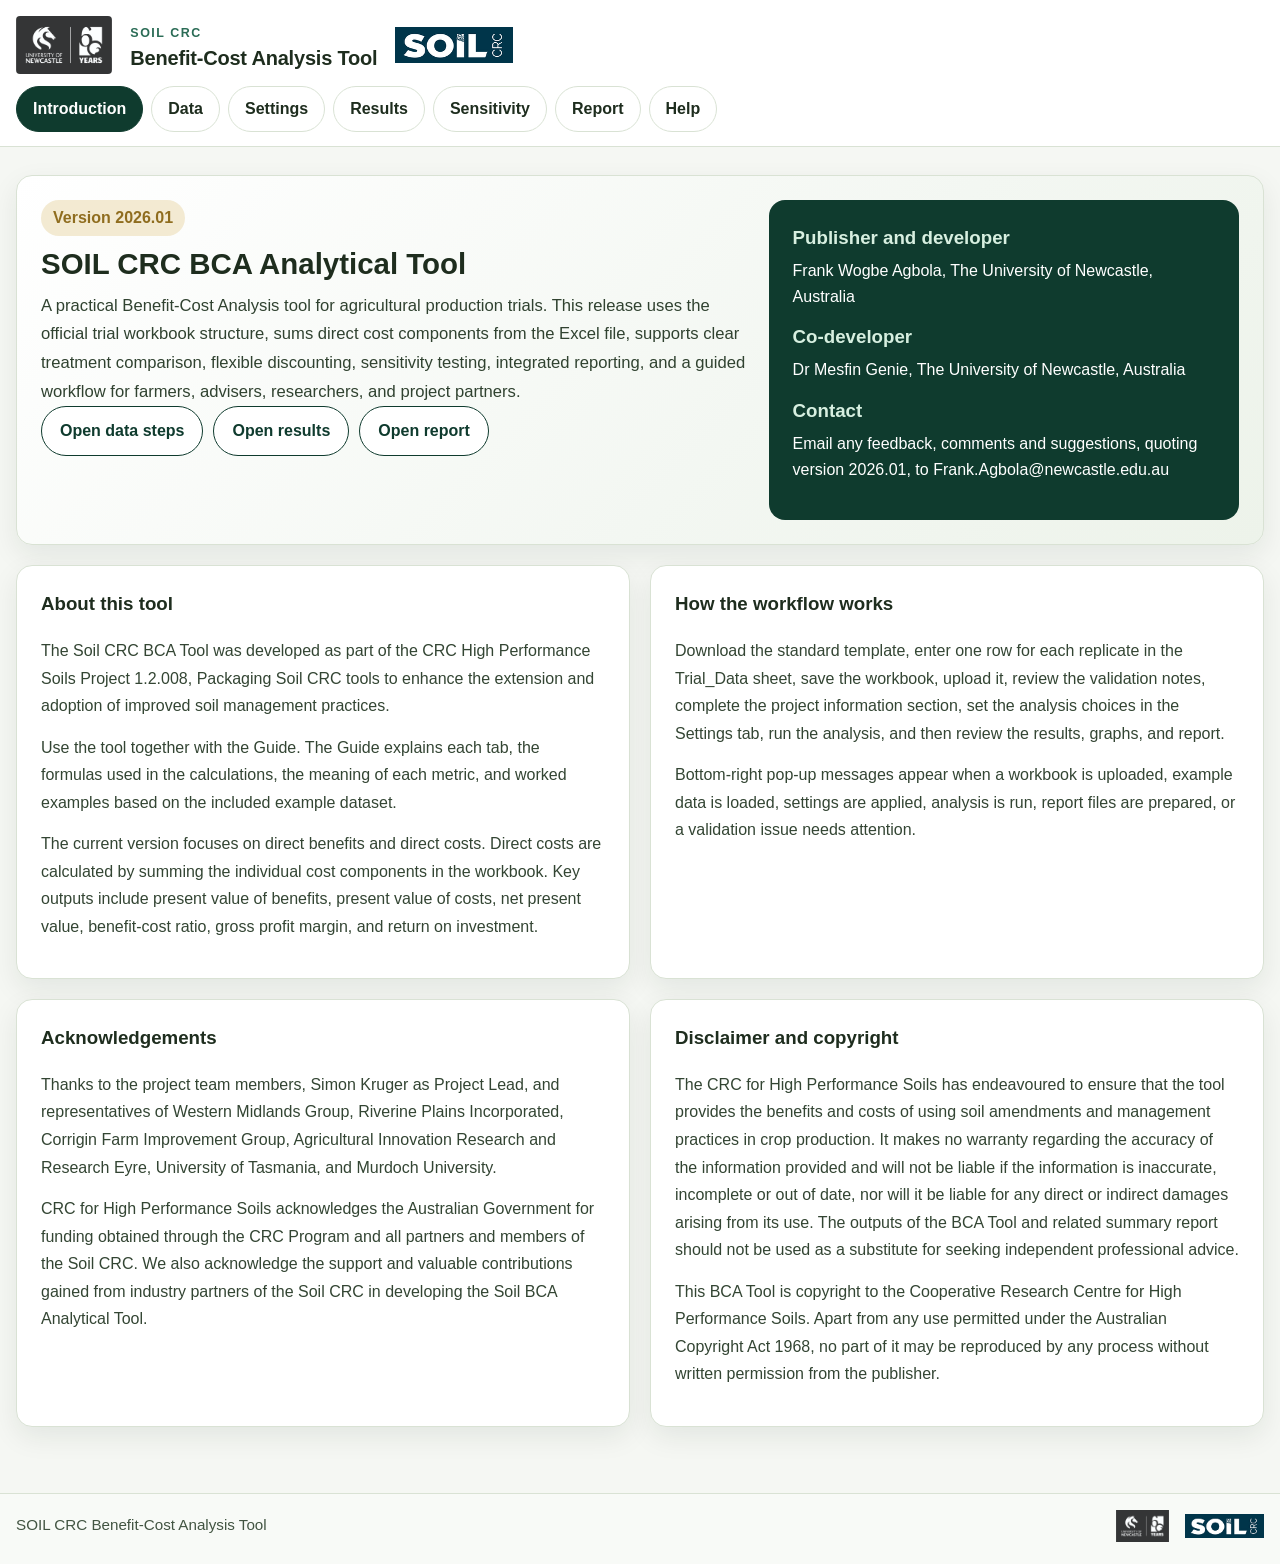
==== index.html @ 7e935d2f "Add files via upload" ====
<!doctype html>
<html lang="en">
<head>
  <meta charset="utf-8" />
  <meta name="viewport" content="width=device-width, initial-scale=1" />
  <title>SOIL CRC Benefit-Cost Analysis Tool</title>
  <link rel="stylesheet" href="styles.css" />
</head>
<body>
  <div class="toast-stack" id="toastStack" aria-live="polite" aria-atomic="true"></div>

  <header class="site-header">
    <div class="container header-shell">
      <div class="brand-wrap">
        <img src="logo_university_newcastle.jpg" alt="University of Newcastle logo" class="brand-logo brand-logo-uon">
        <div class="brand-copy">
          <div class="eyebrow">SOIL CRC</div>
          <h1>Benefit-Cost Analysis Tool</h1>
        </div>
        <img src="logo_soil_crc.png" alt="SOIL CRC logo" class="brand-logo brand-logo-soil">
      </div>
    </div>
    <nav class="container tabs" aria-label="Primary tabs">
      <button class="tab active" data-tab="intro">Introduction</button>
      <button class="tab" data-tab="data">Data</button>
      <button class="tab" data-tab="settings">Settings</button>
      <button class="tab" data-tab="results">Results</button>
      <button class="tab" data-tab="sensitivity">Sensitivity</button>
      <button class="tab" data-tab="report">Report</button>
      <button class="tab" data-tab="help">Help</button>
    </nav>
  </header>

  <main class="container main-area">
    <section id="tab-intro" class="panel active">
      <div class="hero card intro-hero">
        <div class="hero-left">
          <div class="hero-badge">Version 2026.01</div>
          <h2>SOIL CRC BCA Analytical Tool</h2>
          <p class="lead">A practical Benefit-Cost Analysis tool for agricultural production trials. This release uses the official trial workbook structure, sums direct cost components from the Excel file, supports clear treatment comparison, flexible discounting, sensitivity testing, integrated reporting, and a guided workflow for farmers, advisers, researchers, and project partners.</p>
          <div class="hero-actions">
            <button class="btn btn-ghost jump" data-target="data" type="button">Open data steps</button>
            <button class="btn btn-ghost jump" data-target="results" type="button">Open results</button>
            <button class="btn btn-ghost jump" data-target="report" type="button">Open report</button>
          </div>
        </div>
        <div class="hero-right">
          <div class="cover-panel">
            <h3>Publisher and developer</h3>
            <p>Frank Wogbe Agbola, The University of Newcastle, Australia</p>
            <h3>Co-developer</h3>
            <p>Dr Mesfin Genie, The University of Newcastle, Australia</p>
            <h3>Contact</h3>
            <p>Email any feedback, comments and suggestions, quoting version 2026.01, to Frank.Agbola@newcastle.edu.au</p>
          </div>
        </div>
      </div>

      <div class="grid two">
        <article class="card prose">
          <h3>About this tool</h3>
          <p>The Soil CRC BCA Tool was developed as part of the CRC High Performance Soils Project 1.2.008, Packaging Soil CRC tools to enhance the extension and adoption of improved soil management practices.</p>
          <p>Use the tool together with the Guide. The Guide explains each tab, the formulas used in the calculations, the meaning of each metric, and worked examples based on the included example dataset.</p>
          <p>The current version focuses on direct benefits and direct costs. Direct costs are calculated by summing the individual cost components in the workbook. Key outputs include present value of benefits, present value of costs, net present value, benefit-cost ratio, gross profit margin, and return on investment.</p>
        </article>
        <article class="card prose">
          <h3>How the workflow works</h3>
          <p>Download the standard template, enter one row for each replicate in the Trial_Data sheet, save the workbook, upload it, review the validation notes, complete the project information section, set the analysis choices in the Settings tab, run the analysis, and then review the results, graphs, and report.</p>
          <p>Bottom-right pop-up messages appear when a workbook is uploaded, example data is loaded, settings are applied, analysis is run, report files are prepared, or a validation issue needs attention.</p>
        </article>
      </div>

      <div class="grid two">
        <article class="card prose">
          <h3>Acknowledgements</h3>
          <p>Thanks to the project team members, Simon Kruger as Project Lead, and representatives of Western Midlands Group, Riverine Plains Incorporated, Corrigin Farm Improvement Group, Agricultural Innovation Research and Research Eyre, University of Tasmania, and Murdoch University.</p>
          <p>CRC for High Performance Soils acknowledges the Australian Government for funding obtained through the CRC Program and all partners and members of the Soil CRC. We also acknowledge the support and valuable contributions gained from industry partners of the Soil CRC in developing the Soil BCA Analytical Tool.</p>
        </article>
        <article class="card prose">
          <h3>Disclaimer and copyright</h3>
          <p>The CRC for High Performance Soils has endeavoured to ensure that the tool provides the benefits and costs of using soil amendments and management practices in crop production. It makes no warranty regarding the accuracy of the information provided and will not be liable if the information is inaccurate, incomplete or out of date, nor will it be liable for any direct or indirect damages arising from its use. The outputs of the BCA Tool and related summary report should not be used as a substitute for seeking independent professional advice.</p>
          <p>This BCA Tool is copyright to the Cooperative Research Centre for High Performance Soils. Apart from any use permitted under the Australian Copyright Act 1968, no part of it may be reproduced by any process without written permission from the publisher.</p>
        </article>
      </div>
    </section>

    <section id="tab-data" class="panel">
      <div class="card">
        <div class="section-head">
          <div>
            <h2>Data upload and project information</h2>
            <p class="subtle">Complete these steps in sequence. The same project information is used at the beginning of the report.</p>
          </div>
          <div class="section-actions">
            <a class="btn btn-ghost" href="soil_crc_bca_template.xlsx" download id="downloadTemplateBtn" title="Download the standard Excel template">Download template</a>
            <button class="btn" id="openUploadBtn" type="button" title="Upload a completed Excel workbook">Upload workbook</button>
            <button class="btn btn-ghost" id="loadExampleBtn" type="button" title="Load the included sample workbook and pre-fill the tool">Load sample data</button>
            <input id="fileInput" type="file" accept=".xlsx" hidden />
          </div>
        </div>

        <div class="grid four step-grid">
          <div class="step card soft"><span class="step-no">1</span><h3>Download the template</h3><p>Use the official Excel file supplied with this tool. It contains the Trial_Data sheet and a data dictionary sheet to help with data entry.</p></div>
          <div class="step card soft"><span class="step-no">2</span><h3>Fill one row per replicate</h3><p>Each replicate should have its own row. Keep amendment names and treatment IDs consistent across replicates. The control is identified from the control treatment row in the workbook.</p></div>
          <div class="step card soft"><span class="step-no">3</span><h3>Save and upload</h3><p>Save the completed file before uploading it back into the tool. This helps avoid incomplete workbook errors.</p></div>
          <div class="step card soft"><span class="step-no">4</span><h3>Complete project details</h3><p>Enter the project details below so they can appear in the report and in the Word or PDF-ready export.</p></div>
        </div>

        <div class="upload-box">
          <button class="upload-tile" id="uploadTile" type="button" title="Click to upload your completed Excel workbook">
            <strong>Upload completed workbook</strong>
            <span>Click to choose the Excel workbook you have completed.</span>
          </button>
          <div id="uploadStatus" class="status neutral">No workbook uploaded yet.</div>
        </div>
      </div>

      <div class="grid two">
        <article class="card">
          <h3>Workbook summary</h3>
          <div class="metrics-grid mini">
            <div class="metric"><span>Workbook</span><strong id="workbookName">-</strong></div>
            <div class="metric"><span>Sheet used</span><strong id="sheetName">-</strong></div>
            <div class="metric"><span>Rows</span><strong id="rowsCount">-</strong></div>
            <div class="metric"><span>Treatments</span><strong id="treatmentsCount">-</strong></div>
            <div class="metric"><span>Control rows</span><strong id="controlsCount">-</strong></div>
            <div class="metric"><span>Rows with yield</span><strong id="yieldCount">-</strong></div>
          </div>
          <div id="validationBox" class="message info">Upload a workbook to see validation messages.</div>
        </article>
        <article class="card prose">
          <h3>What the tool checks</h3>
          <p><span class="tip" data-tip="The worksheet should follow the standard Trial_Data layout.">Template structure</span> The workbook should contain the standard Trial_Data layout.</p>
          <p><span class="tip" data-tip="Treatment names should be consistent across replicate rows for the same treatment.">Treatment consistency</span> Treatment names, IDs, and control flags should be clearly and consistently populated.</p>
          <p><span class="tip" data-tip="The tool uses the main direct cost components reported in the workbook, such as seed, total labour, total machinery, fertiliser, pesticides, fuel, marketing, repairs and maintenance, support services, electricity, water, insurance services, overheads, interest paid on loans, structure maintenance, and other costs.">Costs</span> Yield and direct cost values should be provided as numeric entries where applicable and on a hectare basis.</p>
          <p><span class="tip" data-tip="A control is needed so the tool can compare treatments against a reference practice.">Control rows</span> At least one control row must be included for the control treatment.</p>
        </article>
      </div>

      <div class="card">
        <div class="section-head">
          <div>
            <h3>Project details for the report</h3>
            <p class="subtle">These fields are shown at the beginning of the report and help tailor the narrative to the project.</p>
          </div>
        </div>
        <div class="form-grid wide-grid">
          <label><span>Name of project</span><input id="projectName" type="text" placeholder="Enter the project name" /></label>
          <label><span>Name of collaborators</span><input id="collaborators" type="text" placeholder="Enter the collaborators or project team" /></label>
          <label><span>Funding agency</span><input id="fundingAgency" type="text" placeholder="Enter the funding agency" /></label>
          <label class="full"><span>Project summary (up to 100 words)</span><textarea id="projectSummary" rows="4" maxlength="800" placeholder="Summarise the project purpose, trial focus, and intended use of the results."></textarea></label>
          <label class="full"><span>Brief description of methodology of project (site description, duration of project or field trial, agronomic and management practices, up to 200 words)</span><textarea id="projectMethodology" rows="6" maxlength="1600" placeholder="Describe the trial site, duration, treatments, agronomic management, and other practical details that should appear in the report."></textarea></label>
        </div>
      </div>

      <div class="card">
        <div class="section-head">
          <div>
            <h3>Data preview</h3>
            <p class="subtle">The first cleaned rows from the uploaded workbook are shown below.</p>
          </div>
          <div class="section-actions">
            <button class="btn btn-ghost" id="downloadCsvBtn" type="button" disabled title="Download the cleaned data used by the tool as a CSV file">Download cleaned CSV</button>
          </div>
        </div>
        <div class="table-wrap"><table id="previewTable"><thead></thead><tbody></tbody></table></div>
      </div>
    </section>

    <section id="tab-settings" class="panel">
      <div class="grid two">
        <div class="card">
          <h2>Settings</h2>
          <div class="form-grid">
            <label><span>Grain price ($ per tonne)</span><input id="grainPrice" type="number" value="500" step="0.01" /></label>
            <label><span>Analysis period (years)</span><input id="analysisYears" type="number" value="10" min="1" step="1" /></label>
            <label><span>Discounting mode</span><select id="discountMode"><option value="constant">Constant rate</option><option value="increasing">Increasing rate</option><option value="declining">Declining rate</option></select></label>
            <label><span>Initial annual discount rate (%)</span><input id="discountInitial" type="number" value="5" step="0.1" /></label>
            <label><span>Later annual discount rate (%)</span><input id="discountLater" type="number" value="3" step="0.1" /></label>
            <label><span>Switch year</span><input id="discountSwitchYear" type="number" value="5" min="1" step="1" /></label>
          </div>
          <div class="settings-actions">
            <button class="btn" id="applySettingsBtn" type="button" title="Apply the current analysis settings and update the tool">Apply settings</button>
          </div>
          <div id="settingsStatus" class="message info" aria-live="polite">Current settings are shown above. Click Apply settings to confirm and refresh the analysis.</div>
        </div>
        <div class="card prose">
          <h3>How discounting is applied</h3>
          <p><span class="tip" data-tip="A constant rate uses the same annual discount rate for every year in the analysis period.">Constant rate</span> The same discount rate is used for every year.</p>
          <p><span class="tip" data-tip="An increasing schedule applies the initial rate up to the switch year and the later rate after that point.">Increasing rate</span> The initial rate applies up to the switch year, after which the later rate comes into effect.</p>
          <p><span class="tip" data-tip="A declining schedule also uses the switch year, but the later rate is lower than the initial rate.">Declining rate</span> The initial rate applies up to the switch year, after which the later rate comes into effect.</p>
          <div class="logic-box" id="discountLabelBox">The active discount schedule will be shown here after analysis is run.</div>
        </div>
      </div>
    </section>

    <section id="tab-results" class="panel">
      <div class="card">
        <div class="section-head">
          <div>
            <h2>Results</h2>
            <p class="subtle">Choose the comparison mode, then run the analysis. The full table below reports all treatment results.</p>
          </div>
          <div class="section-actions">
            <button class="btn" id="runBtn" type="button" title="Calculate rankings, comparisons and headline metrics">Run Benefit-Cost Analysis</button>
            <button class="btn btn-ghost jump" data-target="report" id="reportAllBtn" type="button" title="Open the report tab with all treatment results">Report all treatment results</button>
          </div>
        </div>
        <div class="mode-row">
          <label><input type="radio" name="compareMode" value="control" checked /> Compare selected treatment against control</label>
          <label><input type="radio" name="compareMode" value="side" /> Compare two treatments side by side</label>
        </div>
        <div id="compareControlPanel" class="selector-grid">
          <label><span>Reference control</span><select id="controlSelect"></select></label>
          <label><span>Treatment to compare</span><select id="treatmentSelect"></select></label>
        </div>
        <div id="compareSidePanel" class="selector-grid hidden">
          <label><span>First treatment</span><select id="sideTreatmentA"></select></label>
          <label><span>Second treatment</span><select id="sideTreatmentB"></select></label>
        </div>
        <div id="sameTreatmentWarning" class="message warning hidden">Please choose two different treatments for side by side comparison.</div>
      </div>

      <div class="grid three results-grid">
        <div class="card metric-card"><span>Present value of benefits</span><strong id="pvBenefits">-</strong></div>
        <div class="card metric-card"><span>Present value of costs</span><strong id="pvCosts">-</strong></div>
        <div class="card metric-card"><span>Net present value</span><strong id="npvValue">-</strong></div>
        <div class="card metric-card"><span>Benefit-cost ratio</span><strong id="bcrValue">-</strong></div>
        <div class="card metric-card"><span>Gross profit margin</span><strong id="gpmValue">-</strong></div>
        <div class="card metric-card"><span>Return on investment</span><strong id="roiValue">-</strong></div>
        <div class="card metric-card"><span>Difference versus control</span><strong id="deltaValue">-</strong></div>
      </div>

      <div class="grid two">
        <div class="card"><h3>Headline interpretation</h3><p id="headlineSummary" class="summary-box">Upload data and run the analysis to view the headline interpretation.</p></div>
        <div class="card"><h3>Comparison details</h3><div class="table-wrap compact"><div id="comparisonDetails"></div></div></div>
      </div>

      <div class="card">
        <h3>Treatment ranking</h3>
        <div class="table-wrap compact"><table id="rankingTable"><thead><tr><th>Rank</th><th>Treatment</th><th>Average yield (t/ha)</th><th>Average direct costs ($/ha)</th><th>PV benefits ($/ha)</th><th>PV costs ($/ha)</th><th>NPV ($/ha)</th><th>BCR</th><th>Gross profit margin (%)</th><th>ROI (%)</th><th>Difference versus control ($/ha)</th></tr></thead><tbody></tbody></table></div>
      </div>

      <div class="grid two chart-grid">
        <div class="card"><h3>BCR graph</h3><div id="chartBcr" class="chart-box"></div></div>
        <div class="card"><h3>NPV graph</h3><div id="chartNpv" class="chart-box"></div></div>
        <div class="card"><h3>NPV difference from control</h3><div id="chartDelta" class="chart-box"></div></div>
        <div class="card"><h3>Gross profit margin graph</h3><div id="chartGpm" class="chart-box"></div></div>
        <div class="card"><h3>ROI graph</h3><div id="chartRoi" class="chart-box"></div></div>
      </div>
    </section>

    <section id="tab-sensitivity" class="panel">
      <div class="card">
        <div class="section-head">
          <div>
            <h2>Sensitivity analysis</h2>
            <p class="subtle">Enter alternative values directly to test how the selected treatment responds.</p>
          </div>
          <div class="section-actions"><button class="btn" id="runSensitivityBtn" type="button">Update sensitivity</button></div>
        </div>
        <div class="table-wrap">
          <table class="settings-table">
            <thead><tr><th>Scenario</th><th>Discount rate (%)</th><th>Grain price ($/t)</th><th>Benefits change (%)</th><th>Costs change (%)</th></tr></thead>
            <tbody>
              <tr><td>Scenario 1</td><td><input id="s1Rate" type="number" value="3" step="0.1" /></td><td><input id="s1Price" type="number" value="500" step="0.01" /></td><td><input id="s1Benefit" type="number" value="0" step="0.1" /></td><td><input id="s1Cost" type="number" value="0" step="0.1" /></td></tr>
              <tr><td>Scenario 2</td><td><input id="s2Rate" type="number" value="5" step="0.1" /></td><td><input id="s2Price" type="number" value="550" step="0.01" /></td><td><input id="s2Benefit" type="number" value="10" step="0.1" /></td><td><input id="s2Cost" type="number" value="10" step="0.1" /></td></tr>
              <tr><td>Scenario 3</td><td><input id="s3Rate" type="number" value="7" step="0.1" /></td><td><input id="s3Price" type="number" value="450" step="0.01" /></td><td><input id="s3Benefit" type="number" value="-10" step="0.1" /></td><td><input id="s3Cost" type="number" value="15" step="0.1" /></td></tr>
            </tbody>
          </table>
        </div>
      </div>
      <div class="card">
        <div class="table-wrap compact"><table id="sensitivityTable"><thead><tr><th>Scenario</th><th>Discount rate (%)</th><th>Grain price ($/t)</th><th>Benefits change (%)</th><th>Costs change (%)</th><th>PV benefits ($/ha)</th><th>PV costs ($/ha)</th><th>NPV ($/ha)</th><th>BCR</th><th>Gross profit margin (%)</th></tr></thead><tbody></tbody></table></div>
      </div>
    </section>

    <section id="tab-report" class="panel">
      <div class="grid two">
        <div class="card prose">
          <div class="section-head">
            <div>
              <h2>Report</h2>
              <p class="subtle">Part A reproduces the project information you entered in the Data tab. Part B combines the analysis with a narrative summary.</p>
            </div>
            <div class="section-actions">
              <button class="btn" id="downloadWordBtn" type="button">Download Word report</button>
              <button class="btn btn-ghost" id="openPdfReportBtn" type="button">Open PDF-ready report</button>
            </div>
          </div>
          <h3>Part A: Project summary</h3>
          <div id="reportProjectSummary" class="report-summary-box"></div>
        </div>
        <div class="card prose">
          <h3>Part B: Summary source</h3>
          <div class="form-grid single-grid report-form-grid">
            <label><span>AI access</span>
              <select id="aiAccessSelect">
                <option value="none">I do not have access to ChatGPT or Copilot</option>
                <option value="chatgpt">I have access to ChatGPT</option>
                <option value="copilot">I have access to Copilot</option>
              </select>
            </label>
            <label><span>Include logos at the bottom of the report</span>
              <select id="includeReportLogos">
                <option value="yes">Yes</option>
                <option value="no">No</option>
              </select>
            </label>
          </div>
          <p class="subtle">If you use ChatGPT or Copilot, open the prepared prompt, generate the narrative, then paste it back into the box below. If you do not have access, the tool can generate a local draft summary inside the report.</p>
          <div class="section-actions">
            <button class="btn" id="openChatGPTBtn" type="button">Open in ChatGPT</button>
            <button class="btn btn-ghost" id="openCopilotBtn" type="button">Open in Copilot</button>
            <button class="btn btn-ghost" id="copyPromptBtn" type="button">Copy prompt</button>
            <button class="btn btn-ghost" id="generateLocalSummaryBtn" type="button">Generate local summary</button>
            <button class="btn btn-ghost" id="refreshReportBtn" type="button">Refresh report preview</button>
          </div>
          <label class="full"><span>AI or local summary to include in the report</span><textarea id="reportNarrative" class="prompt-box" rows="14" spellcheck="true" placeholder="Paste the ChatGPT or Copilot summary here, or click Generate local summary."></textarea></label>
          <details>
            <summary>Prepared prompt</summary>
            <textarea id="aiPromptPreview" class="prompt-box prompt-small" spellcheck="false"></textarea>
          </details>
        </div>
      </div>

      <div class="card prose">
        <h3>Report preview</h3>
        <div id="reportPreview" class="report-preview"></div>
      </div>
    </section>

    <section id="tab-help" class="panel">
      <div class="card prose">
        <div class="section-head">
          <div>
            <h2>Help and FAQ</h2>
            <p class="subtle">Practical help for farmers, advisers, and other users.</p>
          </div>
          <div class="section-actions">
            <button class="btn" id="openGuideBtn" type="button" title="Open the full user guide in a new window">Open full guide</button>
          </div>
        </div>
        <details open><summary>Why are my results missing?</summary><p>Results usually remain empty when no workbook has been uploaded, when no control rows are present, or when yield and direct cost values are missing for the selected treatments.</p></details>
        <details><summary>Why is the ranking table empty?</summary><p>The ranking table is filled after you upload a workbook and click Run Benefit-Cost Analysis in the Results tab.</p></details>
        <details><summary>How should I structure the uploaded workbook?</summary><p>Use the standard template from this tool. Enter one row per replicate in the Trial_Data sheet. Keep treatment names consistent and save the file before uploading it back into the tool.</p></details>
        <details><summary>How are direct costs calculated?</summary><p>The tool sums the individual cost components in each replicate row directly from the workbook, including seed, cost of amendment where provided, labour, machinery, fertiliser, pesticides, fuel, marketing, repairs, support services, electricity, water, insurance, overheads, interest paid on loans, structure maintenance, and other direct costs. The reported total farm cost column is shown in the workbook for reference only.</p></details>
        <details><summary>What do the outputs mean?</summary><p>Net present value shows benefits minus costs after discounting. Benefit-cost ratio compares discounted benefits with discounted costs. Gross profit margin shows the share of discounted benefits remaining after discounted costs are deducted. Return on investment shows net gains relative to discounted costs.</p></details>
        <details><summary>How do the two comparison modes differ?</summary><p>The first mode compares a selected treatment against the control. The second mode compares any two treatments side by side. A warning appears if the same treatment is selected twice.</p></details>
      </div>
    </section>
  </main>

  <footer class="site-footer">
    <div class="container footer-row">
      <div>SOIL CRC Benefit-Cost Analysis Tool</div>
      <div class="footer-logos">
        <img src="logo_university_newcastle.jpg" alt="" class="footer-logo footer-logo-uon">
        <img src="logo_soil_crc.png" alt="" class="footer-logo footer-logo-soil">
      </div>
    </div>
  </footer>

  <script src="app.js"></script>
</body>
</html>
---- styles.css ----
:root {
  --bg: #f5f7f3;
  --surface: #ffffff;
  --surface-soft: #f0f4ee;
  --surface-alt: #f8faf7;
  --text: #1e2d1e;
  --muted: #516451;
  --line: #d9e2d4;
  --green-900: #0f3b2e;
  --green-800: #1f5c49;
  --green-700: #2b6c56;
  --green-100: #dfeadf;
  --gold-100: #f3ead2;
  --gold-500: #8f6d1f;
  --warning: #8a6500;
  --warning-bg: #fff7dd;
  --info: #225a7a;
  --info-bg: #eef7fb;
  --ok: #235f35;
  --ok-bg: #edf8ef;
  --shadow: 0 10px 28px rgba(10, 38, 20, 0.08);
  --radius: 16px;
}
* { box-sizing: border-box; }
html { scroll-behavior: smooth; }
body {
  margin: 0;
  font-family: Arial, Helvetica, sans-serif;
  color: var(--text);
  background: var(--bg);
  line-height: 1.5;
}
a { color: var(--green-800); text-decoration: none; }
a:hover { text-decoration: underline; }
.container { width: min(1320px, calc(100% - 32px)); margin: 0 auto; }
.site-header {
  position: sticky;
  top: 0;
  z-index: 40;
  background: rgba(255,255,255,0.97);
  border-bottom: 1px solid var(--line);
  backdrop-filter: blur(10px);
}
.header-shell {
  display: flex;
  align-items: center;
  justify-content: space-between;
  gap: 20px;
  padding: 16px 0 12px;
}
.brand-wrap {
  display: flex;
  align-items: center;
  gap: 18px;
  min-width: 0;
}
.brand-logo { display: block; object-fit: contain; }
.brand-logo-uon {
  height: 58px;
  width: auto;
  border-radius: 4px;
}
.brand-logo-soil {
  height: 36px;
  width: auto;
  image-rendering: auto;
}
.brand-copy h1 {
  margin: 2px 0 0;
  font-size: clamp(1.25rem, 1.5vw, 1.7rem);
  line-height: 1.15;
  font-weight: 700;
  letter-spacing: -0.01em;
}
.eyebrow {
  display: inline-block;
  margin-bottom: 2px;
  font-size: 0.78rem;
  text-transform: uppercase;
  letter-spacing: 0.12em;
  color: var(--green-700);
  font-weight: 700;
}
.top-actions, .section-actions, .hero-actions {
  display: flex;
  flex-wrap: wrap;
  align-items: center;
  gap: 10px;
}
.tabs {
  display: flex;
  gap: 8px;
  overflow-x: auto;
  padding: 0 0 14px;
}
.tab {
  appearance: none;
  border: 1px solid var(--line);
  background: var(--surface);
  color: var(--text);
  border-radius: 999px;
  padding: 10px 16px;
  font-weight: 700;
  cursor: pointer;
  white-space: nowrap;
}
.tab.active, .tab:hover {
  background: var(--green-900);
  color: #fff;
  border-color: var(--green-900);
}
.main-area { padding: 28px 0 46px; }
.panel { display: none; }
.panel.active { display: block; }
.card {
  background: var(--surface);
  border: 1px solid var(--line);
  border-radius: var(--radius);
  box-shadow: var(--shadow);
  padding: 24px;
  margin-bottom: 20px;
}
.soft {
  background: var(--surface-alt);
  box-shadow: none;
}
.hero {
  display: grid;
  grid-template-columns: 1.2fr .8fr;
  gap: 22px;
  background: linear-gradient(135deg, #ffffff 0%, #f3f7f2 60%, #edf3ea 100%);
}
.hero-badge {
  display: inline-flex;
  align-items: center;
  padding: 6px 12px;
  border-radius: 999px;
  background: var(--gold-100);
  color: var(--gold-500);
  font-weight: 700;
  margin-bottom: 12px;
}
.hero h2 {
  margin: 0 0 12px;
  font-size: clamp(1.8rem, 2.3vw, 2.6rem);
  line-height: 1.08;
}
.lead {
  margin: 0;
  color: #304230;
  font-size: 1.04rem;
  line-height: 1.72;
}
.cover-panel {
  height: 100%;
  background: var(--green-900);
  color: #fff;
  border-radius: 16px;
  padding: 24px;
}
.cover-panel h3 { margin: 0 0 6px; color: #d7efe0; }
.cover-panel p { margin: 0 0 14px; line-height: 1.6; }
.grid { display: grid; gap: 20px; }
.grid.two { grid-template-columns: repeat(2, minmax(0,1fr)); }
.grid.four { grid-template-columns: repeat(4, minmax(0,1fr)); }
.results-grid { grid-template-columns: repeat(3, minmax(0,1fr)); }
.prose p { margin: 0 0 14px; line-height: 1.72; color: #334533; }
.prose h2, .prose h3, .section-head h2, .section-head h3 { margin-top: 0; }
.section-head {
  display: flex;
  align-items: flex-start;
  justify-content: space-between;
  gap: 16px;
  margin-bottom: 18px;
}
.subtle {
  margin: 6px 0 0;
  color: var(--muted);
}
.step-grid { margin-bottom: 18px; }
.step { padding: 18px; }
.step-no {
  width: 34px;
  height: 34px;
  display: grid;
  place-items: center;
  border-radius: 50%;
  background: var(--green-900);
  color: #fff;
  font-weight: 700;
  margin-bottom: 10px;
}
.upload-box { display: grid; gap: 14px; }
.upload-tile {
  width: 100%;
  padding: 24px;
  border-radius: 16px;
  border: 2px dashed #a8b9a4;
  background: #fafcf9;
  cursor: pointer;
  text-align: center;
}
.upload-tile strong {
  display: block;
  font-size: 1.05rem;
  margin-bottom: 8px;
}
.status {
  padding: 14px 16px;
  border-radius: 14px;
  font-weight: 700;
}
.status.neutral { background: #f3f5f2; color: #4d5d4d; }
.status.ok { background: var(--ok-bg); color: var(--ok); }
.status.warn { background: var(--warning-bg); color: var(--warning); }
.metrics-grid { display: grid; gap: 14px; }
.metrics-grid.mini { grid-template-columns: repeat(3, minmax(0,1fr)); }
.metric, .metric-card {
  background: var(--surface-alt);
  border: 1px solid var(--line);
  border-radius: 16px;
  padding: 16px;
}
.metric span, .metric-card span {
  display: block;
  color: var(--muted);
  font-size: 0.93rem;
  margin-bottom: 8px;
}
.metric strong { font-size: 1.16rem; line-height: 1.2; }
.metric-card strong {
  display: block;
  margin-top: 4px;
  font-size: 1.36rem;
  line-height: 1.16;
}
.form-grid, .selector-grid {
  display: grid;
  grid-template-columns: repeat(2, minmax(0,1fr));
  gap: 14px;
}
label {
  display: grid;
  gap: 8px;
  font-weight: 700;
}
label span {
  color: #334533;
  font-size: 0.95rem;
}
input, select, textarea, button { font: inherit; }
input, select, textarea {
  width: 100%;
  border: 1px solid #c9d5c5;
  border-radius: 12px;
  padding: 12px 14px;
  background: #fff;
  color: var(--text);
}
input:focus, select:focus, textarea:focus, button:focus {
  outline: 3px solid rgba(31,92,73,0.14);
  outline-offset: 1px;
}
.logic-box, .headline, .summary-box { line-height: 1.7; }
.logic-box {
  background: #f5f8f3;
  border: 1px solid var(--line);
  border-radius: 14px;
  padding: 16px;
  font-weight: 700;
}
.mode-row {
  display: flex;
  flex-wrap: wrap;
  gap: 18px;
  margin-bottom: 14px;
}
.mode-row label {
  display: flex;
  align-items: center;
  gap: 8px;
}
.mode-row input { width: auto; }
.table-wrap {
  overflow: auto;
  border: 1px solid var(--line);
  border-radius: 16px;
  background: #fff;
}
.compact { max-height: 440px; }
table {
  width: 100%;
  min-width: 760px;
  border-collapse: collapse;
}
th, td {
  padding: 12px 14px;
  border-bottom: 1px solid #e8eee5;
  text-align: left;
  vertical-align: top;
}
thead th {
  position: sticky;
  top: 0;
  z-index: 1;
  background: #eef3ec;
  font-size: 0.92rem;
}
tbody tr:nth-child(even) { background: #fbfcfb; }
.message {
  padding: 14px 16px;
  border-radius: 14px;
  line-height: 1.65;
}
.message.info { background: var(--info-bg); color: var(--info); }
.message.warning { background: var(--warning-bg); color: var(--warning); }
.hidden { display: none !important; }
.btn {
  appearance: none;
  border: none;
  border-radius: 999px;
  background: var(--green-800);
  color: #fff;
  font-weight: 700;
  padding: 12px 18px;
  cursor: pointer;
  box-shadow: 0 8px 20px rgba(21, 67, 47, 0.12);
}
.btn:hover {
  background: var(--green-900);
  text-decoration: none;
}
.btn-ghost {
  background: #fff;
  color: var(--green-900);
  border: 1px solid var(--green-900);
  box-shadow: none;
}
.btn-dark { background: #27342c; }
.prompt-box {
  min-height: 360px;
  resize: vertical;
}
.toast-stack {
  position: fixed;
  right: max(18px, env(safe-area-inset-right));
  bottom: max(18px, env(safe-area-inset-bottom));
  z-index: 9999;
  display: grid;
  gap: 10px;
  max-width: min(420px, calc(100vw - 36px));
  pointer-events: none;
}
.toast {
  background: var(--green-900);
  color: #fff;
  padding: 14px 16px;
  border-radius: 14px;
  box-shadow: var(--shadow);
  opacity: 0;
  transform: translateY(10px);
  transition: opacity .18s ease, transform .18s ease;
}
.toast.show {
  opacity: 1;
  transform: translateY(0);
}
.toast.hide {
  opacity: 0;
  transform: translateY(10px);
}
.toast.warn { background: #876200; }
.toast.info { background: #225a7a; }
.toast .title {
  font-weight: 700;
  margin-bottom: 4px;
}
@keyframes fadeIn {
  from { opacity: 0; transform: translateY(8px); }
  to { opacity: 1; transform: none; }
}
.tip {
  position: relative;
  border-bottom: 1px dotted var(--green-800);
  cursor: help;
}
.tip::after {
  content: attr(data-tip);
  position: absolute;
  left: 0;
  bottom: calc(100% + 10px);
  width: min(320px, 72vw);
  background: var(--green-900);
  color: #fff;
  padding: 10px 12px;
  border-radius: 12px;
  box-shadow: var(--shadow);
  opacity: 0;
  pointer-events: none;
  transform: translateY(6px);
  transition: .15s ease;
  font-weight: 400;
  font-size: 0.92rem;
  line-height: 1.5;
}
.tip:hover::after { opacity: 1; transform: none; }
details {
  border: 1px solid var(--line);
  border-radius: 14px;
  padding: 16px 18px;
  background: #fbfcfb;
  margin-bottom: 12px;
}
summary {
  cursor: pointer;
  font-weight: 700;
}
details p { margin: 12px 0 0; }
.site-footer {
  border-top: 1px solid var(--line);
  background: #f8faf7;
}
.footer-row {
  display: flex;
  justify-content: space-between;
  align-items: center;
  gap: 20px;
  padding: 16px 0 22px;
  color: #425442;
  font-size: 0.95rem;
}
.footer-logos {
  display: flex;
  align-items: center;
  gap: 16px;
}
.footer-logo { display: block; object-fit: contain; }
.footer-logo-uon { height: 32px; width: auto; }
.footer-logo-soil { height: 24px; width: auto; }
.upload-tile, .btn {
  transition: transform .12s ease, box-shadow .12s ease, background .12s ease;
}
.upload-tile:hover, .btn:hover { transform: translateY(-1px); }
.guide-page .hero { grid-template-columns: 1fr; }
@media (max-width: 1100px) {
  .header-shell, .footer-row, .brand-wrap { flex-direction: column; align-items: flex-start; }
  .hero, .grid.two, .grid.four, .results-grid, .metrics-grid.mini, .form-grid, .selector-grid { grid-template-columns: 1fr; }
}
@media (max-width: 720px) {
  .container { width: min(100% - 20px, 1320px); }
  .btn { width: 100%; justify-content: center; }
  .top-actions, .section-actions, .hero-actions { width: 100%; }
}

.settings-actions {
  margin-top: 16px;
  display: flex;
  justify-content: flex-start;
}

@media (max-width: 1100px) {
  .top-actions { width: 100%; }
  .tabs { padding-bottom: 12px; }
}

@media (max-width: 720px) {
  html { -webkit-text-size-adjust: 100%; }
  body { line-height: 1.6; }
  .main-area { padding: 18px 0 30px; }
  .header-shell { gap: 14px; padding: 12px 0 10px; }
  .brand-wrap { width: 100%; gap: 12px; }
  .brand-copy h1 { font-size: 1.2rem; }
  .brand-logo-uon { height: 46px; }
  .brand-logo-soil { height: 30px; }
  .tabs { gap: 6px; padding-bottom: 10px; scroll-padding: 10px; }
  .tab { padding: 10px 14px; font-size: 0.95rem; }
  .card { padding: 18px; border-radius: 14px; }
  .hero h2 { font-size: 1.55rem; }
  .lead, .prose p, .logic-box, .summary-box { font-size: 0.98rem; }
  .section-head { flex-direction: column; }
  .metrics-grid.mini { grid-template-columns: 1fr 1fr; }
  .mode-row { gap: 12px; }
  .mode-row label { align-items: flex-start; }
  .table-wrap { -webkit-overflow-scrolling: touch; overflow-x: auto; }
  table { min-width: 640px; width: max(100%, 640px); }
  th, td { padding: 10px 12px; }
  .toast-stack { right: 12px; left: 12px; bottom: max(12px, env(safe-area-inset-bottom)); max-width: none; }
  .toast { width: 100%; }
  .footer-row, .footer-logos { width: 100%; }
}

@media (max-width: 480px) {
  .container { width: calc(100% - 16px); }
  .brand-copy h1 { font-size: 1.08rem; }
  .eyebrow { font-size: 0.72rem; }
  .metric strong, .metric-card strong { font-size: 1.1rem; }
  .metrics-grid.mini { grid-template-columns: 1fr; }
  .btn { padding: 12px 16px; }
  .upload-tile { padding: 18px; }
}


.message.success {
  background: #edf7f2;
  border: 1px solid #9cc3ae;
  color: #164b34;
}

@media (max-width: 900px) {
  .top-actions,
  .section-actions,
  .hero-actions,
  .settings-actions {
    flex-wrap: wrap;
  }
  .section-actions > *,
  .top-actions > *,
  .hero-actions > * {
    flex: 1 1 220px;
  }
  .selector-grid,
  .form-grid,
  .results-grid,
  .grid.three {
    grid-template-columns: 1fr;
  }
}


/* Responsive and reliable toast / settings improvements */
.toast-stack { display: flex; flex-direction: column; align-items: stretch; }
.toast { pointer-events: auto; }
#settingsStatus { scroll-margin-top: 100px; }
@media (max-width: 900px) {
  .header-shell, .brand-wrap, .top-actions, .section-actions, .mode-row, .metric-grid, .select-grid, .action-row { flex-wrap: wrap; }
  .brand-wrap { gap: 12px; }
}
@media (max-width: 640px) {
  .container, .page-shell { width: min(100% - 20px, 1180px); }
  .site-header { position: sticky; top: 0; z-index: 50; }
  .tab-row { overflow-x: auto; -webkit-overflow-scrolling: touch; }
  .tab { flex: 0 0 auto; }
  .metric-grid, .select-grid { grid-template-columns: 1fr; }
  .section-actions .btn, .top-actions .btn, .action-row .btn { width: 100%; }
  .brand-copy h1 { font-size: 1.3rem; }
  .footer-row { flex-direction: column; align-items: flex-start; gap: 10px; }
  .toast-stack { right: 12px; left: 12px; bottom: max(12px, env(safe-area-inset-bottom)); max-width: none; }
  .toast { width: 100%; }
}


#applySettingsBtn[aria-busy="true"] { opacity: 0.8; }
#applySettingsBtn:active { transform: translateY(0); }
@media (max-width: 720px) {
  .settings-actions .btn { width: 100%; }
}


/* v6 settings and responsiveness fix */
.settings-actions { display:flex; gap:12px; flex-wrap:wrap; }
.settings-actions .btn { min-height:44px; touch-action:manipulation; -webkit-tap-highlight-color: transparent; }
#applySettingsBtn { position:relative; z-index:5; cursor:pointer; }
.toast-stack { position:fixed !important; right:max(16px, env(safe-area-inset-right)) !important; bottom:max(16px, env(safe-area-inset-bottom)) !important; z-index:99999 !important; }
@media (max-width: 900px) {
  .container { width:min(100% - 24px, 1200px); }
  .header-shell { gap:14px; }
  .brand-wrap { width:100%; justify-content:space-between; gap:12px; align-items:center; }
  .brand-copy h1 { font-size:1.3rem; line-height:1.2; }
  .top-actions { width:100%; display:grid; grid-template-columns:1fr; gap:10px; }
  .grid.two, .grid.three, .grid.four { grid-template-columns:1fr !important; }
  .selector-grid, .form-grid, .metrics-grid, .results-grid { grid-template-columns:1fr !important; }
  .tabs { overflow-x:auto; -webkit-overflow-scrolling:touch; gap:8px; }
  .tab { flex:0 0 auto; white-space:nowrap; }
  .section-actions, .hero-actions, .settings-actions { display:grid; grid-template-columns:1fr; width:100%; }
  .table-wrap { overflow-x:auto; -webkit-overflow-scrolling:touch; }
}
@media (max-width: 600px) {
  body { font-size:15px; }
  .main-area { padding-bottom:90px; }
  .card { padding:16px; }
  .brand-logo { max-height:42px; width:auto; }
  .toast { width:100%; }
}

.wide-grid { grid-template-columns: repeat(2, minmax(0,1fr)); }
.wide-grid .full, .report-form-grid .full { grid-column: 1 / -1; }
.single-grid { grid-template-columns: 1fr; }
.chart-grid { grid-template-columns: repeat(2, minmax(0,1fr)); }
.chart-box { min-height: 220px; }
.chart-box svg { width: 100%; height: auto; display: block; }
.chart-label { fill: #244224; font: 13px Arial, Helvetica, sans-serif; }
.chart-value { fill: #244224; font: 12px Arial, Helvetica, sans-serif; }
.chart-empty { color: var(--muted); padding: 32px 8px; }
.report-summary-box, .report-preview {
  background: #fbfcfb;
  border: 1px solid var(--line);
  border-radius: 16px;
  padding: 16px;
}
.report-meta-grid {
  display: grid;
  grid-template-columns: repeat(2, minmax(0,1fr));
  gap: 14px;
}
.report-meta-grid .full { grid-column: 1 / -1; }
.report-meta-grid strong { display: block; margin-bottom: 6px; }
.report-preview .wrap { padding: 0 !important; }
.prompt-small { min-height: 220px; }
.ai-card { margin-top: 20px; }
.footer-logos img:last-child { margin-right: 0; }

@media (max-width: 900px) {
  .wide-grid, .chart-grid, .report-meta-grid { grid-template-columns: 1fr; }
}


/* 2026.02 update */
.message.success { background: var(--ok-bg); color: var(--ok); }
.chart-box svg { width: 100%; height: auto; display: block; }
.report-preview .settings-line { font-weight: 400; }
.report-preview h2, .report-preview h3, .report-preview h4 { margin-bottom: 10px; }
.report-preview .report-section { margin-bottom: 20px; }
.report-preview table { table-layout: fixed; }
.report-preview th, .report-preview td { word-break: break-word; }
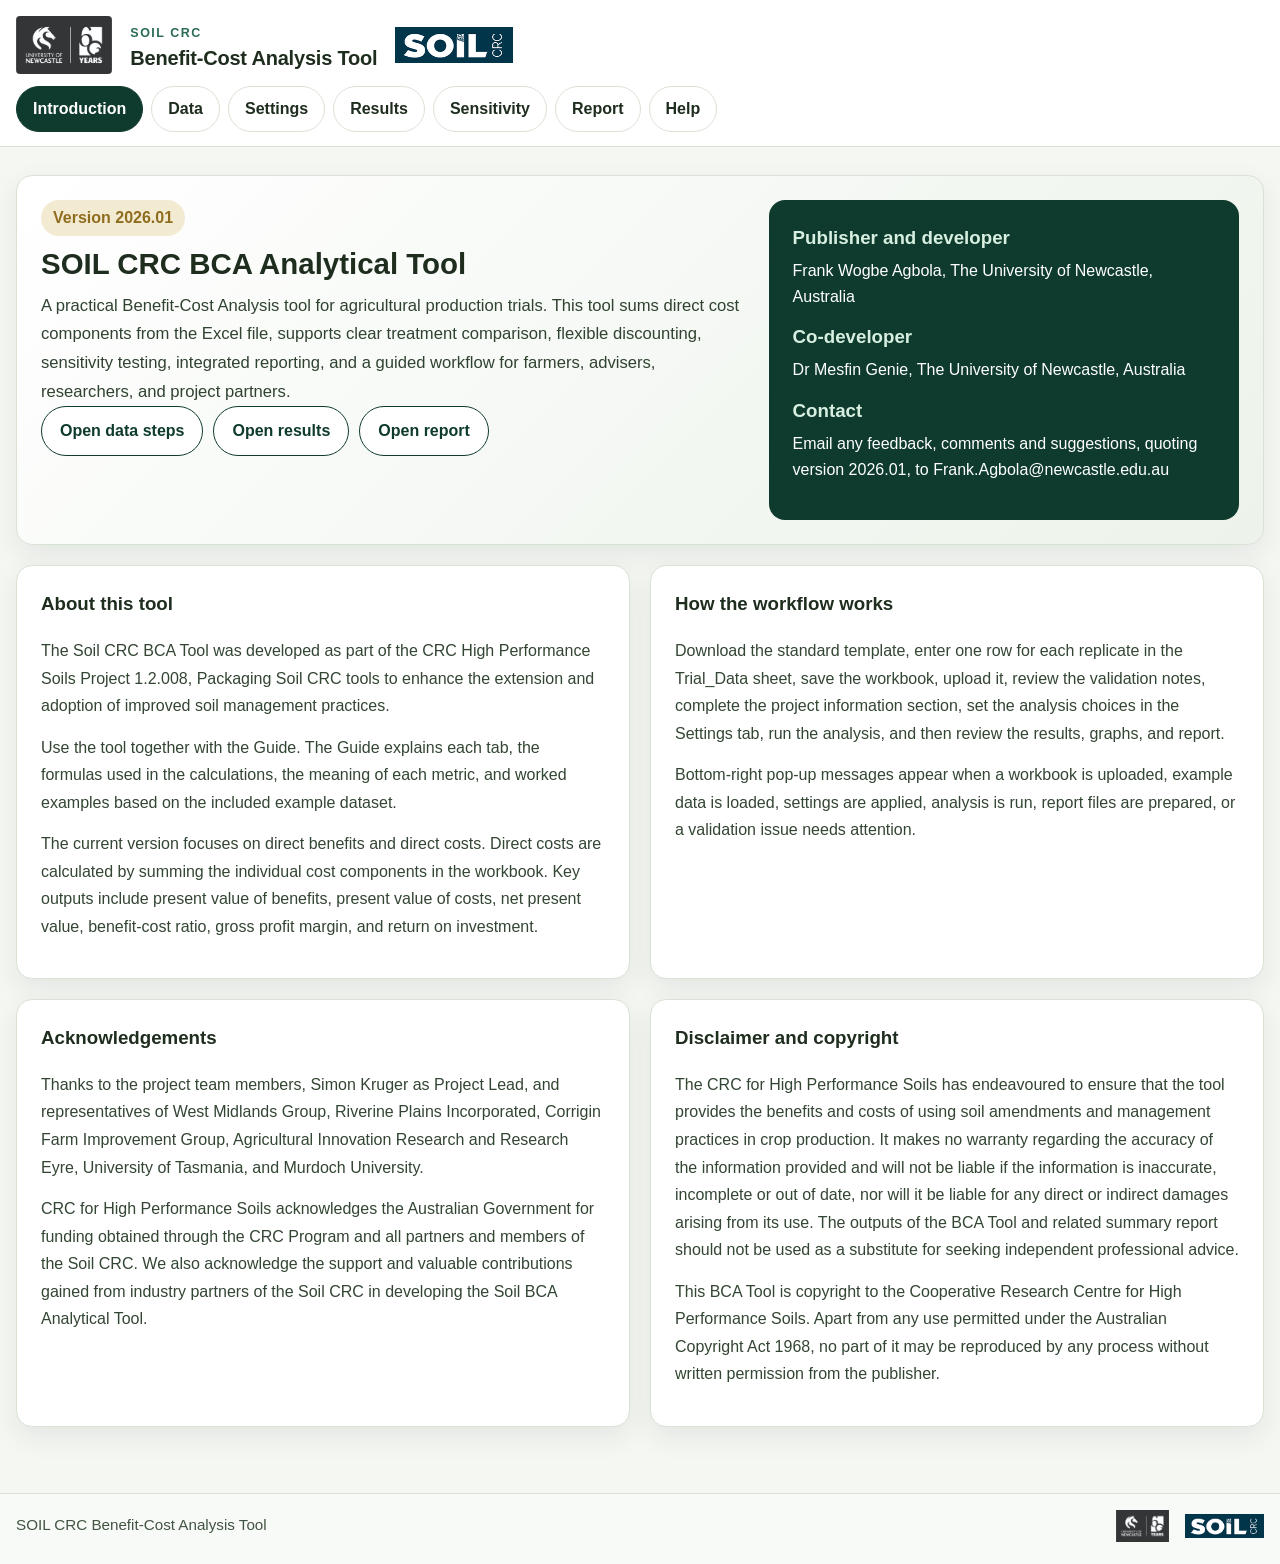
==== commit 7866877f: "Update index.html" ====
--- a/index.html
+++ b/index.html
@@ -37,7 +37,7 @@
         <div class="hero-left">
           <div class="hero-badge">Version 2026.01</div>
           <h2>SOIL CRC BCA Analytical Tool</h2>
-          <p class="lead">A practical Benefit-Cost Analysis tool for agricultural production trials. This release uses the official trial workbook structure, sums direct cost components from the Excel file, supports clear treatment comparison, flexible discounting, sensitivity testing, integrated reporting, and a guided workflow for farmers, advisers, researchers, and project partners.</p>
+          <p class="lead">A practical Benefit-Cost Analysis tool for agricultural production trials. This tool sums direct cost components from the Excel file, supports clear treatment comparison, flexible discounting, sensitivity testing, integrated reporting, and a guided workflow for farmers, advisers, researchers, and project partners.</p>
           <div class="hero-actions">
             <button class="btn btn-ghost jump" data-target="data" type="button">Open data steps</button>
             <button class="btn btn-ghost jump" data-target="results" type="button">Open results</button>
@@ -73,7 +73,7 @@
       <div class="grid two">
         <article class="card prose">
           <h3>Acknowledgements</h3>
-          <p>Thanks to the project team members, Simon Kruger as Project Lead, and representatives of Western Midlands Group, Riverine Plains Incorporated, Corrigin Farm Improvement Group, Agricultural Innovation Research and Research Eyre, University of Tasmania, and Murdoch University.</p>
+          <p>Thanks to the project team members, Simon Kruger as Project Lead, and representatives of West Midlands Group, Riverine Plains Incorporated, Corrigin Farm Improvement Group, Agricultural Innovation Research and Research Eyre, University of Tasmania, and Murdoch University.</p>
           <p>CRC for High Performance Soils acknowledges the Australian Government for funding obtained through the CRC Program and all partners and members of the Soil CRC. We also acknowledge the support and valuable contributions gained from industry partners of the Soil CRC in developing the Soil BCA Analytical Tool.</p>
         </article>
         <article class="card prose">
@@ -132,7 +132,7 @@
           <h3>What the tool checks</h3>
           <p><span class="tip" data-tip="The worksheet should follow the standard Trial_Data layout.">Template structure</span> The workbook should contain the standard Trial_Data layout.</p>
           <p><span class="tip" data-tip="Treatment names should be consistent across replicate rows for the same treatment.">Treatment consistency</span> Treatment names, IDs, and control flags should be clearly and consistently populated.</p>
-          <p><span class="tip" data-tip="The tool uses the main direct cost components reported in the workbook, such as seed, total labour, total machinery, fertiliser, pesticides, fuel, marketing, repairs and maintenance, support services, electricity, water, insurance services, overheads, interest paid on loans, structure maintenance, and other costs.">Costs</span> Yield and direct cost values should be provided as numeric entries where applicable and on a hectare basis.</p>
+          <p><span class="tip" data-tip="The tool uses the main direct cost components reported in the workbook, such as seed, total labour, total machinery, fertiliser, pesticides, fuel, marketing, repairs and maintenance, support services, electricity, water, insurance services, overheads, interest paid on loans, structure maintenance, and other costs.">Costs and yield</span> Yield and direct cost values should be provided as numeric entries where applicable and on a hectare basis.</p>
           <p><span class="tip" data-tip="A control is needed so the tool can compare treatments against a reference practice.">Control rows</span> At least one control row must be included for the control treatment.</p>
         </article>
       </div>
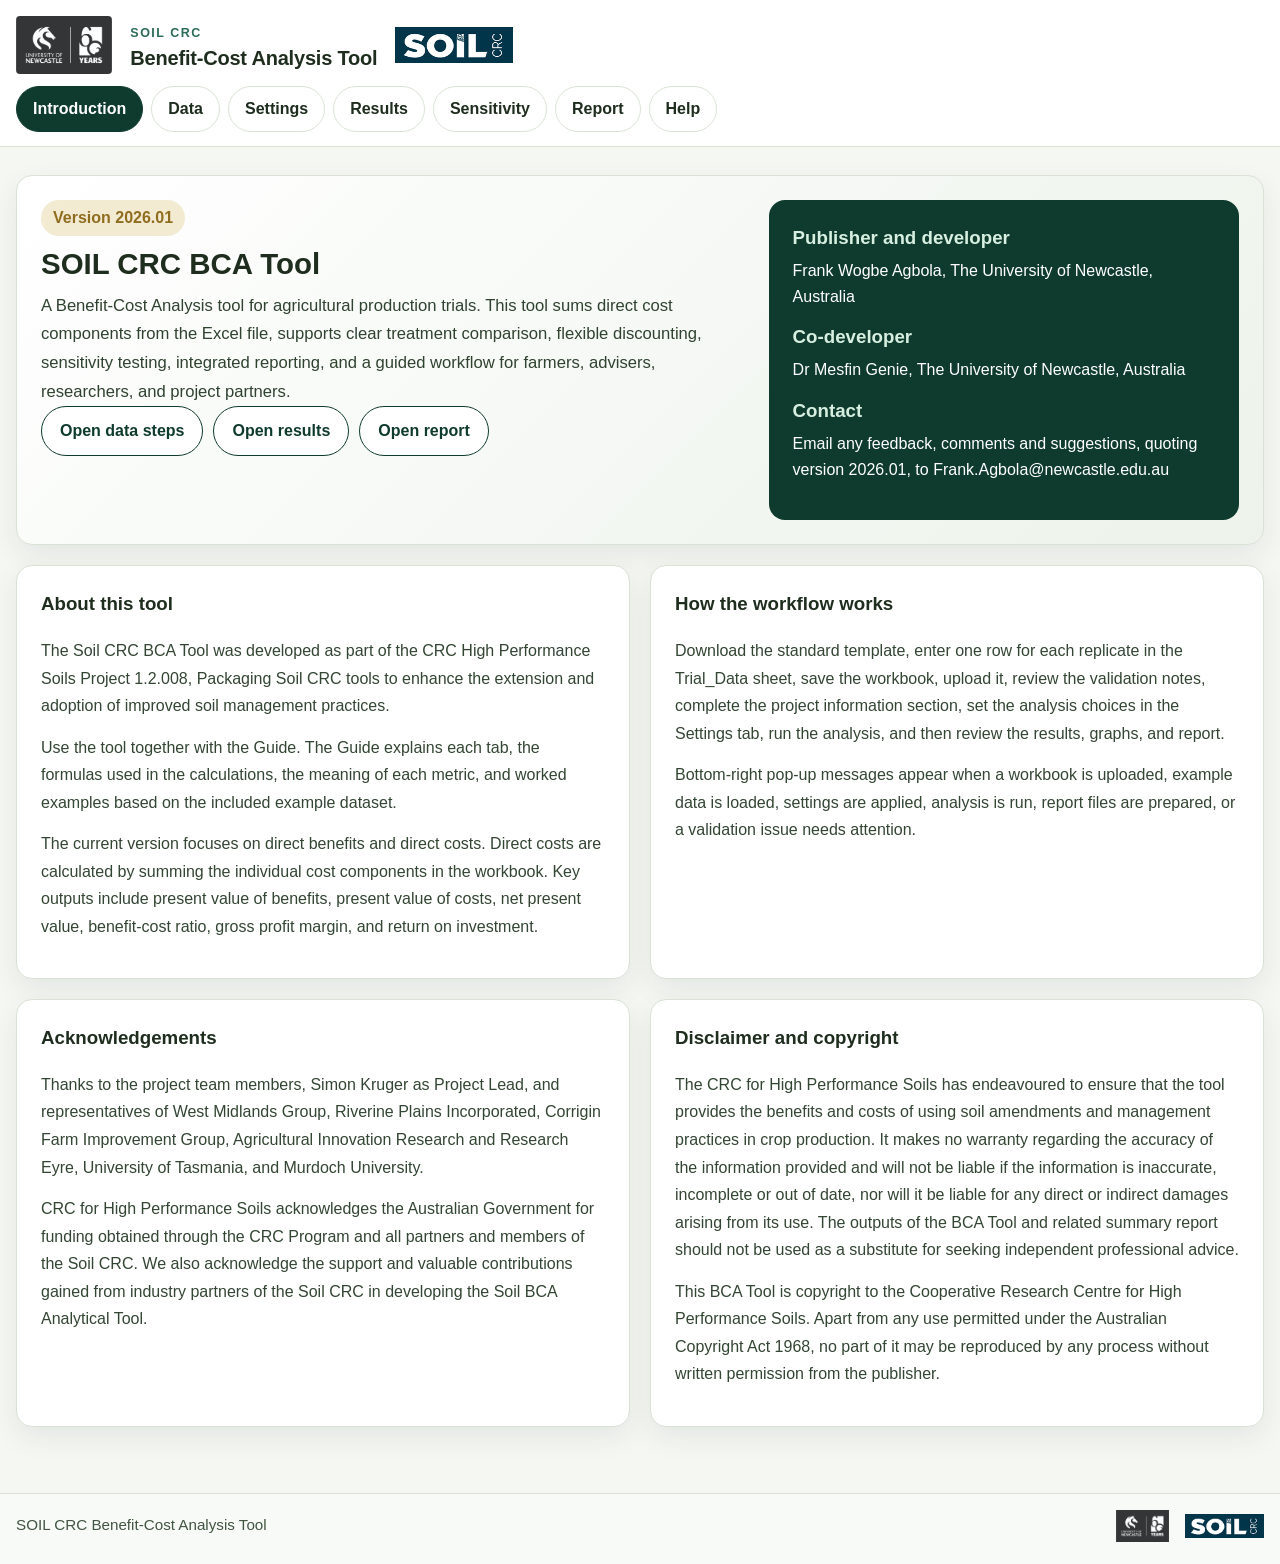
==== commit 6ab9b095: "Update index.html" ====
--- a/index.html
+++ b/index.html
@@ -36,8 +36,8 @@
       <div class="hero card intro-hero">
         <div class="hero-left">
           <div class="hero-badge">Version 2026.01</div>
-          <h2>SOIL CRC BCA Analytical Tool</h2>
-          <p class="lead">A practical Benefit-Cost Analysis tool for agricultural production trials. This tool sums direct cost components from the Excel file, supports clear treatment comparison, flexible discounting, sensitivity testing, integrated reporting, and a guided workflow for farmers, advisers, researchers, and project partners.</p>
+          <h2>SOIL CRC BCA Tool</h2>
+          <p class="lead">A Benefit-Cost Analysis tool for agricultural production trials. This tool sums direct cost components from the Excel file, supports clear treatment comparison, flexible discounting, sensitivity testing, integrated reporting, and a guided workflow for farmers, advisers, researchers, and project partners.</p>
           <div class="hero-actions">
             <button class="btn btn-ghost jump" data-target="data" type="button">Open data steps</button>
             <button class="btn btn-ghost jump" data-target="results" type="button">Open results</button>
